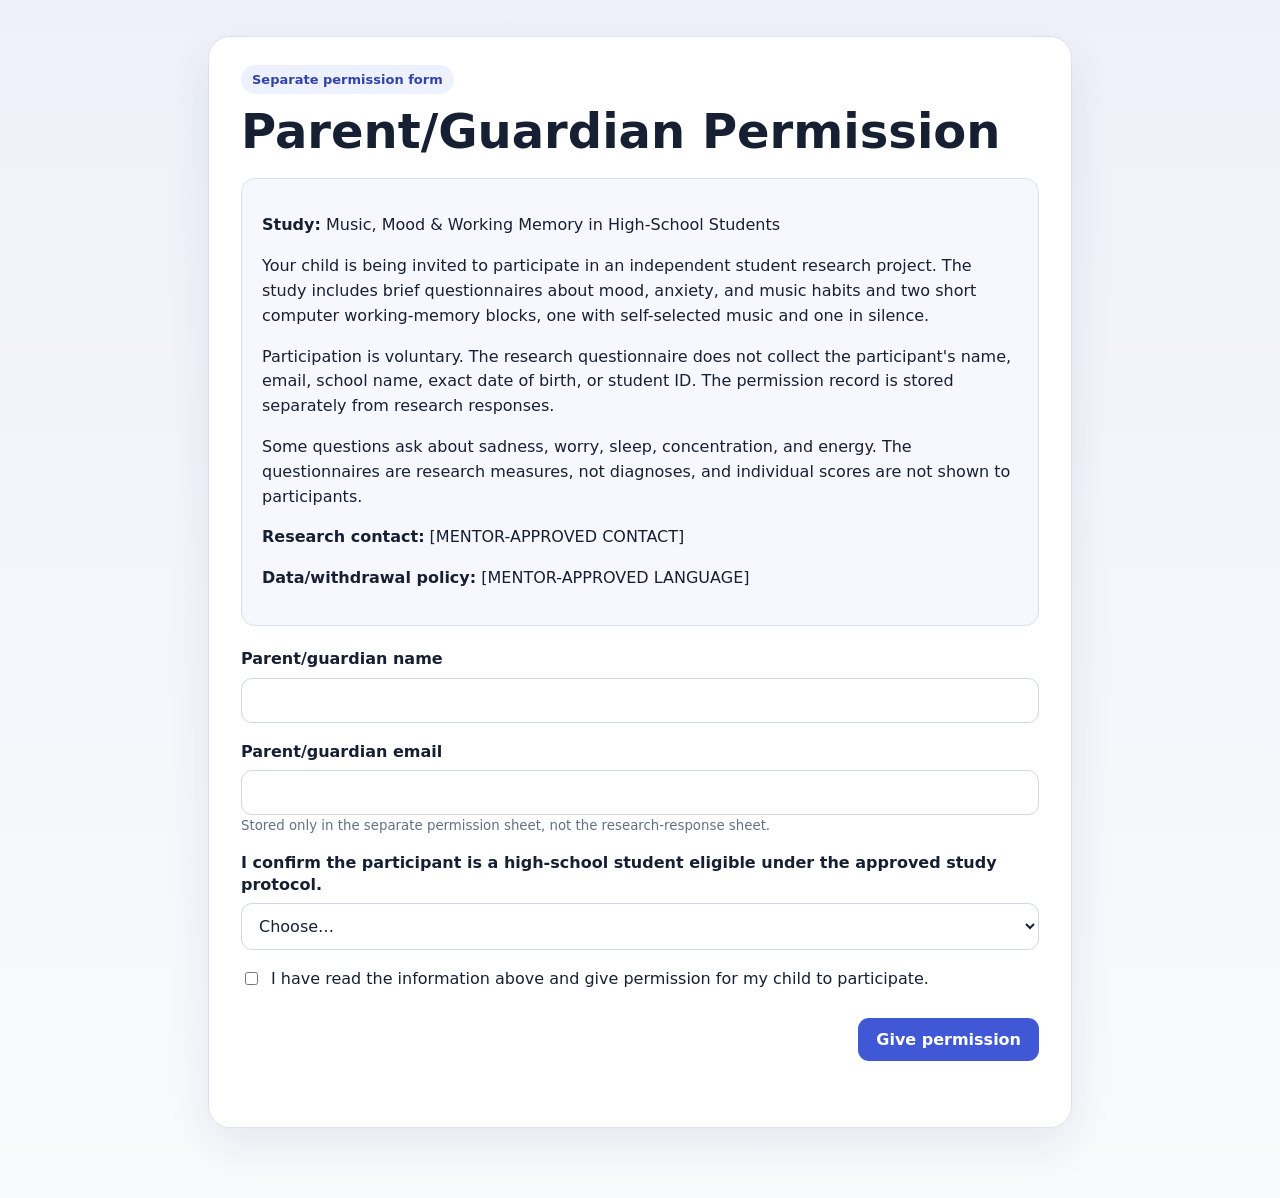
==== parent_permission.html @ c496812e "Add files via upload" ====
<!doctype html><html lang="en"><head><meta charset="utf-8"><meta name="viewport" content="width=device-width,initial-scale=1"><title>Parent/Guardian Permission</title><link rel="stylesheet" href="styles.css"></head><body><main class="shell"><div class="study-card"><span class="pill">Separate permission form</span><h1 style="margin-top:18px">Parent/Guardian Permission</h1><div class="prose-box"><p><strong>Study:</strong> Music, Mood & Working Memory in High-School Students</p><p>Your child is being invited to participate in an independent student research project. The study includes brief questionnaires about mood, anxiety, and music habits and two short computer working-memory blocks, one with self-selected music and one in silence.</p><p>Participation is voluntary. The research questionnaire does not collect the participant's name, email, school name, exact date of birth, or student ID. The permission record is stored separately from research responses.</p><p>Some questions ask about sadness, worry, sleep, concentration, and energy. The questionnaires are research measures, not diagnoses, and individual scores are not shown to participants.</p><p><strong>Research contact:</strong> [MENTOR-APPROVED CONTACT]</p><p><strong>Data/withdrawal policy:</strong> [MENTOR-APPROVED LANGUAGE]</p></div><div class="field"><label for="parentName">Parent/guardian name</label><input id="parentName"></div><div class="field"><label for="parentEmail">Parent/guardian email</label><input id="parentEmail" type="email"><small>Stored only in the separate permission sheet, not the research-response sheet.</small></div><div class="field"><label for="childEligibility">I confirm the participant is a high-school student eligible under the approved study protocol.</label><select id="childEligibility"><option value="">Choose…</option><option value="yes">Yes</option><option value="no">No</option></select></div><div class="field checkline"><input type="checkbox" id="parentAgree"><label for="parentAgree">I have read the information above and give permission for my child to participate.</label></div><div class="actions"><button id="submitParent" class="primary">Give permission</button></div><p id="parentStatus" class="status"></p><div id="codeBox" class="notice hidden"><strong>Study access code</strong><p>Give this code to your child. It will be redeemed once and is not saved with their research responses.</p><p style="font-size:28px;font-weight:850;letter-spacing:.08em" id="accessCode"></p></div></div></main><script src="config.js"></script><script>
const C=window.STUDY_CONFIG;document.getElementById('submitParent').onclick=async()=>{const s=document.getElementById('parentStatus');const parent_name=document.getElementById('parentName').value.trim(),parent_email=document.getElementById('parentEmail').value.trim(),eligible=document.getElementById('childEligibility').value,agree=document.getElementById('parentAgree').checked;if(!parent_name||!parent_email||eligible!=='yes'||!agree){s.textContent='Please complete each required permission field.';s.className='status error';return}if(!C.API_URL||C.API_URL.includes('PASTE_')){s.textContent='Researcher setup is incomplete: the Google Apps Script URL has not been configured.';s.className='status error';return}s.textContent='Submitting permission…';try{const r=await fetch(C.API_URL,{method:'POST',headers:{'Content-Type':'text/plain;charset=utf-8'},body:JSON.stringify({action:'parentPermission',parent_name,parent_email,eligible,agree,permission_text_version:'v1.0'})});const j=JSON.parse(await r.text());if(!j.ok)throw Error(j.message||'Unable to submit');document.getElementById('accessCode').textContent=j.accessCode;document.getElementById('codeBox').classList.remove('hidden');document.getElementById('submitParent').disabled=true;s.textContent='Permission recorded.';s.className='status ok'}catch(e){s.textContent='Permission was not recorded. Please check the connection and try again.';s.className='status error'}};
</script></body></html>
---- styles.css ----
:root{--bg:#f4f6fb;--card:#fff;--ink:#172033;--muted:#637083;--line:#dde3ee;--accent:#4057d6;--accent2:#eef1ff;--danger:#a33030;--ok:#176b45}*{box-sizing:border-box}body{margin:0;font-family:Inter,ui-sans-serif,system-ui,-apple-system,BlinkMacSystemFont,"Segoe UI",sans-serif;background:linear-gradient(180deg,#eef1f9,#f9fafc);color:var(--ink);min-height:100vh}.shell{max-width:900px;margin:0 auto;padding:36px 18px 70px}.study-card{background:var(--card);border:1px solid var(--line);border-radius:22px;box-shadow:0 18px 45px rgba(28,41,83,.08);padding:32px}.topline{display:flex;justify-content:space-between;align-items:center;gap:16px;margin-bottom:12px}.pill{background:var(--accent2);color:#3244aa;padding:7px 11px;border-radius:999px;font-size:13px;font-weight:700}.progress-text{font-size:13px;color:var(--muted)}.progress-track{height:7px;background:#edf0f5;border-radius:999px;overflow:hidden;margin-bottom:34px}.progress-track>div{height:100%;width:8.3%;background:var(--accent);transition:width .25s ease}.page{display:none}.page.active{display:block}h1{font-size:clamp(32px,5vw,48px);line-height:1.05;margin:0 0 14px}h2{font-size:30px;margin:0 0 14px}.lede{font-size:19px;line-height:1.6;color:#4f5d70;max-width:720px}.subtle,.optional,small{color:var(--muted)}.notice,.prose-box{border:1px solid #d7ddf3;background:#f7f8ff;padding:18px 20px;border-radius:14px;margin:22px 0;line-height:1.55}.notice.soft{background:#fafbff}.field{margin:18px 0}.field label{display:block;font-weight:700;margin-bottom:8px;line-height:1.35}.checkline{display:flex;gap:10px;align-items:flex-start}.checkline label{font-weight:500;margin:0}.checkline input{margin-top:4px}input,select{width:100%;border:1px solid #cfd7e6;border-radius:11px;padding:12px 13px;font:inherit;background:#fff;color:var(--ink)}input[type=checkbox]{width:auto}input[type=range]{padding:0;border:0}.range-labels{display:flex;justify-content:space-between;color:var(--muted);font-size:12px;margin-top:2px}.grid2{display:grid;grid-template-columns:1fr 1fr;gap:0 24px}.actions{display:flex;justify-content:flex-end;gap:10px;margin-top:28px}button{border:0;border-radius:11px;padding:12px 18px;font:inherit;font-weight:750;cursor:pointer}.primary{background:var(--accent);color:#fff}.secondary{background:#eef1f5;color:#283244}.primary:disabled{opacity:.5;cursor:not-allowed}.status{min-height:22px;margin:12px 0 0;color:var(--muted)}.status.error{color:var(--danger)}.status.ok{color:var(--ok)}.scale-list{display:grid;gap:16px;margin:24px 0}.scale-item{border:1px solid var(--line);border-radius:14px;padding:16px}.scale-item .q{font-weight:650;line-height:1.45;margin-bottom:12px}.choices{display:grid;grid-template-columns:repeat(4,1fr);gap:8px}.choice input{position:absolute;opacity:0}.choice label{display:flex;align-items:center;justify-content:center;text-align:center;border:1px solid #cfd7e6;border-radius:10px;padding:10px 7px;min-height:58px;font-size:13px;cursor:pointer}.choice input:checked+label{border-color:var(--accent);background:var(--accent2);color:#273aab;font-weight:750}.example{display:grid;grid-template-columns:repeat(3,80px);gap:12px;align-items:center;margin:28px auto;justify-content:center}.example span{display:grid;place-items:center;border:1px solid var(--line);height:80px;border-radius:12px;font-size:34px;font-weight:800}.example .match{background:var(--accent2);border-color:var(--accent)}.example p{grid-column:1/-1;text-align:center;color:var(--muted)}kbd{background:#f0f2f6;border:1px solid #d4d9e2;border-bottom-width:2px;border-radius:5px;padding:1px 5px;font-family:inherit}.task-area{min-height:440px;display:flex;flex-direction:column;align-items:center;justify-content:center;outline:none}.hidden{display:none!important}.stimulus{font-size:108px;font-weight:850;letter-spacing:.03em;min-height:150px;display:grid;place-items:center}.task-status,.task-hint{color:var(--muted);font-size:14px}.task-status{margin-bottom:28px}.task-hint{margin-top:30px}.flash-good{color:var(--ok)}.flash-bad{color:var(--danger)}@media(max-width:700px){.study-card{padding:22px}.grid2{grid-template-columns:1fr}.choices{grid-template-columns:1fr 1fr}.shell{padding:16px 10px 40px}.topline{align-items:flex-start}.pill{max-width:70%}}
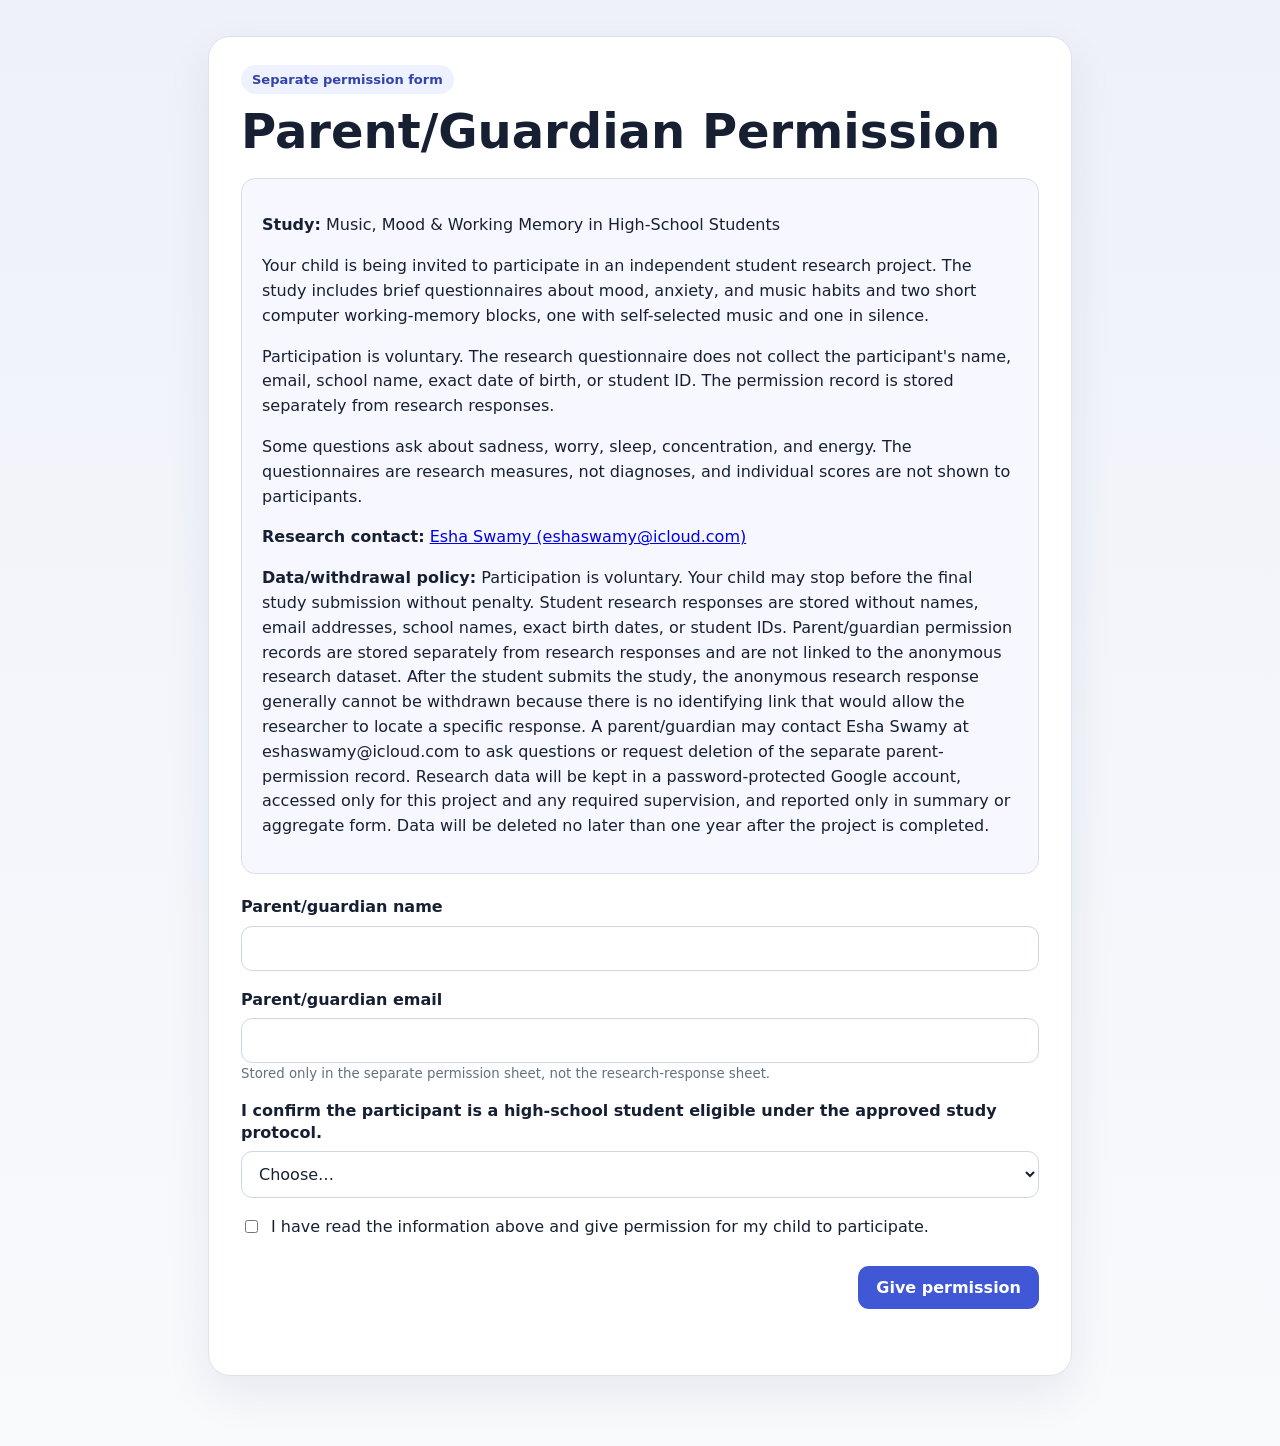
==== commit 2caafcd8: "Add files via upload" ====
--- a/parent_permission.html
+++ b/parent_permission.html
@@ -1,3 +1,2 @@
-<!doctype html><html lang="en"><head><meta charset="utf-8"><meta name="viewport" content="width=device-width,initial-scale=1"><title>Parent/Guardian Permission</title><link rel="stylesheet" href="styles.css"></head><body><main class="shell"><div class="study-card"><span class="pill">Separate permission form</span><h1 style="margin-top:18px">Parent/Guardian Permission</h1><div class="prose-box"><p><strong>Study:</strong> Music, Mood & Working Memory in High-School Students</p><p>Your child is being invited to participate in an independent student research project. The study includes brief questionnaires about mood, anxiety, and music habits and two short computer working-memory blocks, one with self-selected music and one in silence.</p><p>Participation is voluntary. The research questionnaire does not collect the participant's name, email, school name, exact date of birth, or student ID. The permission record is stored separately from research responses.</p><p>Some questions ask about sadness, worry, sleep, concentration, and energy. The questionnaires are research measures, not diagnoses, and individual scores are not shown to participants.</p><p><strong>Research contact:</strong> [MENTOR-APPROVED CONTACT]</p><p><strong>Data/withdrawal policy:</strong> [MENTOR-APPROVED LANGUAGE]</p></div><div class="field"><label for="parentName">Parent/guardian name</label><input id="parentName"></div><div class="field"><label for="parentEmail">Parent/guardian email</label><input id="parentEmail" type="email"><small>Stored only in the separate permission sheet, not the research-response sheet.</small></div><div class="field"><label for="childEligibility">I confirm the participant is a high-school student eligible under the approved study protocol.</label><select id="childEligibility"><option value="">Choose…</option><option value="yes">Yes</option><option value="no">No</option></select></div><div class="field checkline"><input type="checkbox" id="parentAgree"><label for="parentAgree">I have read the information above and give permission for my child to participate.</label></div><div class="actions"><button id="submitParent" class="primary">Give permission</button></div><p id="parentStatus" class="status"></p><div id="codeBox" class="notice hidden"><strong>Study access code</strong><p>Give this code to your child. It will be redeemed once and is not saved with their research responses.</p><p style="font-size:28px;font-weight:850;letter-spacing:.08em" id="accessCode"></p></div></div></main><script src="config.js"></script><script>
-const C=window.STUDY_CONFIG;document.getElementById('submitParent').onclick=async()=>{const s=document.getElementById('parentStatus');const parent_name=document.getElementById('parentName').value.trim(),parent_email=document.getElementById('parentEmail').value.trim(),eligible=document.getElementById('childEligibility').value,agree=document.getElementById('parentAgree').checked;if(!parent_name||!parent_email||eligible!=='yes'||!agree){s.textContent='Please complete each required permission field.';s.className='status error';return}if(!C.API_URL||C.API_URL.includes('PASTE_')){s.textContent='Researcher setup is incomplete: the Google Apps Script URL has not been configured.';s.className='status error';return}s.textContent='Submitting permission…';try{const r=await fetch(C.API_URL,{method:'POST',headers:{'Content-Type':'text/plain;charset=utf-8'},body:JSON.stringify({action:'parentPermission',parent_name,parent_email,eligible,agree,permission_text_version:'v1.0'})});const j=JSON.parse(await r.text());if(!j.ok)throw Error(j.message||'Unable to submit');document.getElementById('accessCode').textContent=j.accessCode;document.getElementById('codeBox').classList.remove('hidden');document.getElementById('submitParent').disabled=true;s.textContent='Permission recorded.';s.className='status ok'}catch(e){s.textContent='Permission was not recorded. Please check the connection and try again.';s.className='status error'}};
-</script></body></html>
+<!doctype html>
+<html lang="en"><head><meta charset="utf-8"><meta name="viewport" content="width=device-width,initial-scale=1"><meta http-equiv="refresh" content="0; url=index.html"><title>Parent/Guardian Permission</title></head><body><p>Opening the parent/guardian permission page… <a href="index.html">Continue</a></p></body></html>
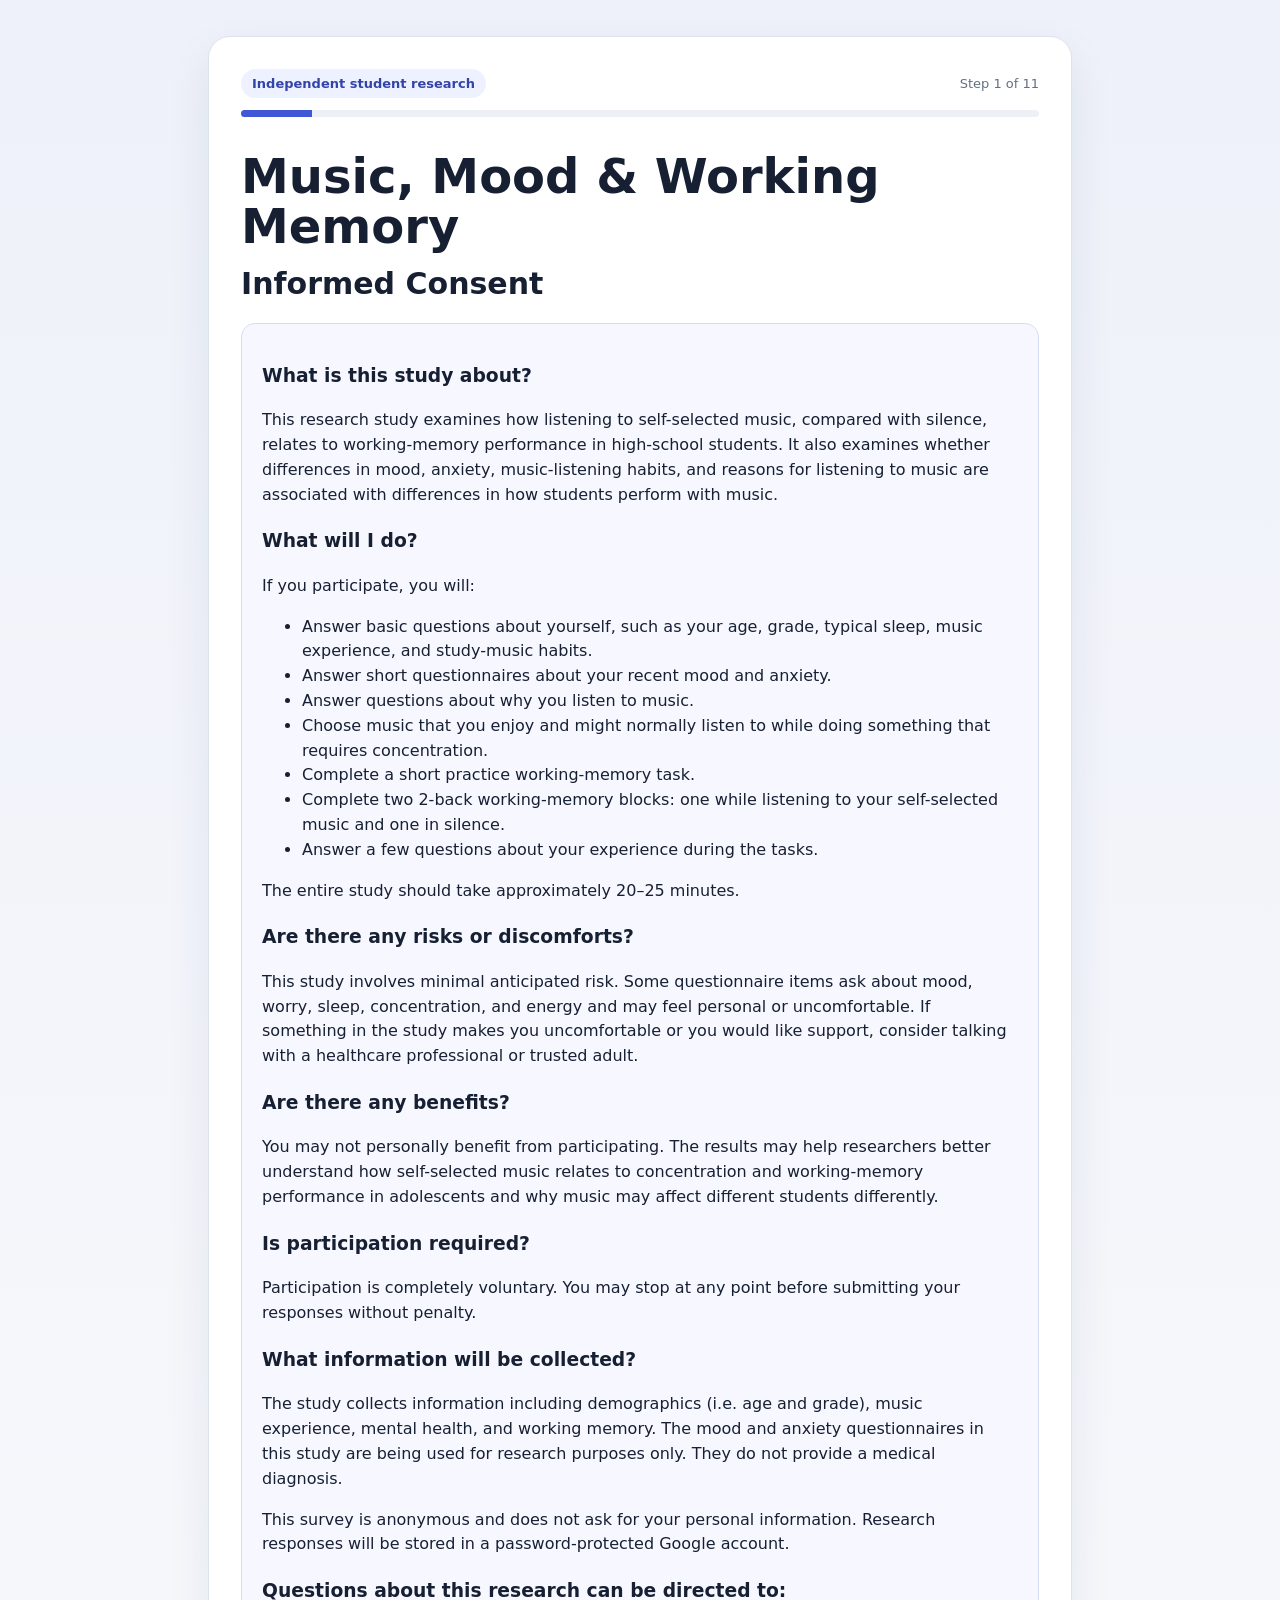
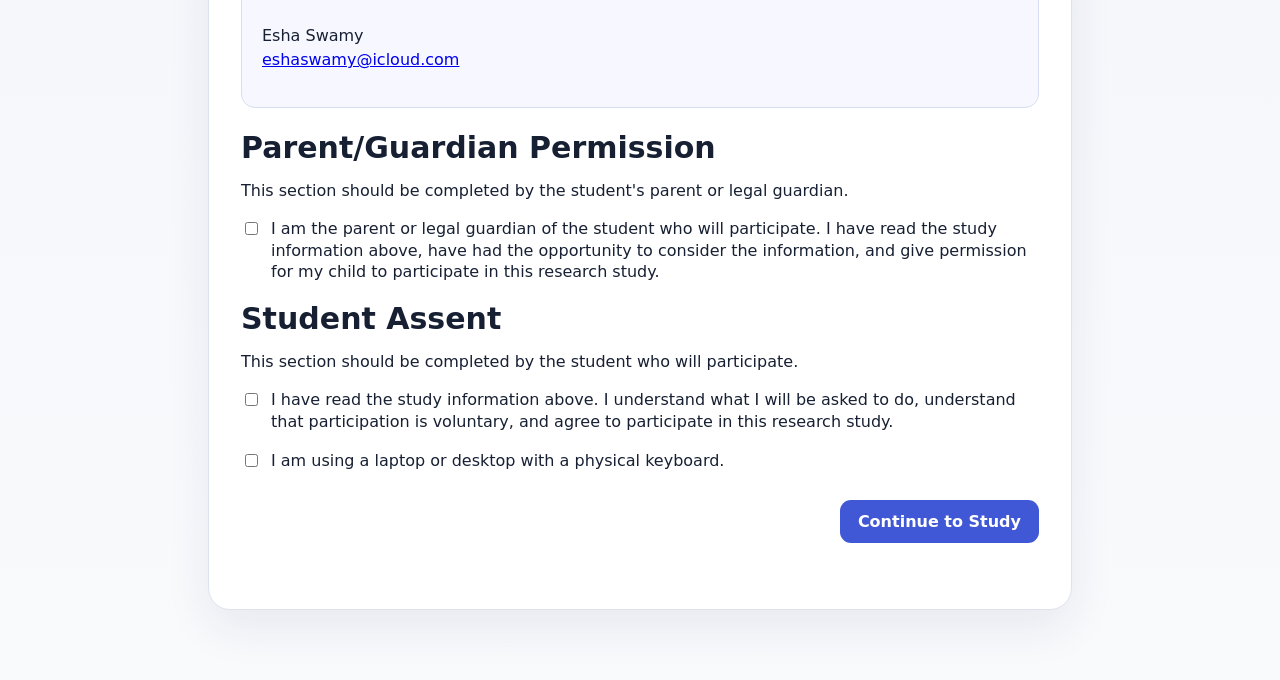
==== commit a52b1a33: "Add files via upload" ====
--- a/parent_permission.html
+++ b/parent_permission.html
@@ -1,2 +1 @@
-<!doctype html>
-<html lang="en"><head><meta charset="utf-8"><meta name="viewport" content="width=device-width,initial-scale=1"><meta http-equiv="refresh" content="0; url=index.html"><title>Parent/Guardian Permission</title></head><body><p>Opening the parent/guardian permission page… <a href="index.html">Continue</a></p></body></html>
+<!doctype html><html lang="en"><head><meta charset="utf-8"><meta name="robots" content="noindex,nofollow"><meta http-equiv="refresh" content="0; url=index.html"><title>Study moved</title></head><body><p>This study has moved to the <a href="index.html">main study page</a>.</p></body></html>
